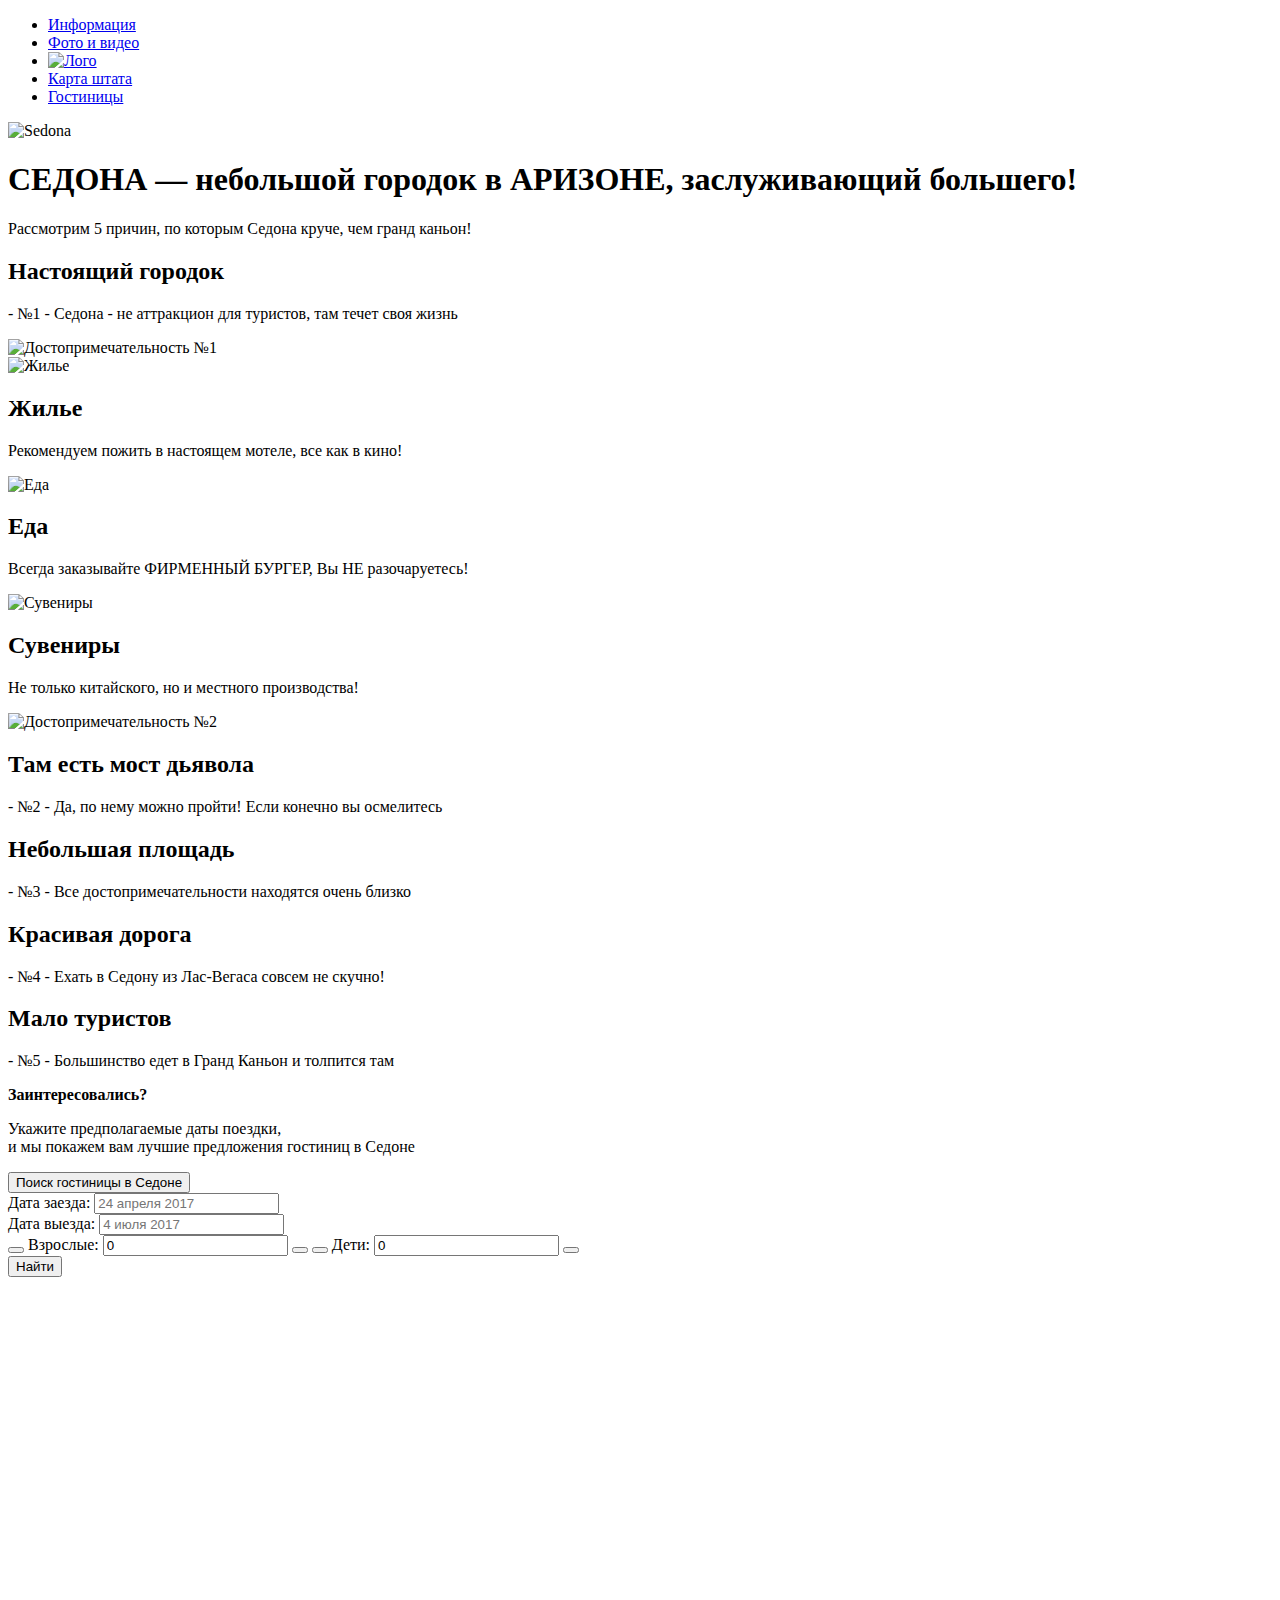
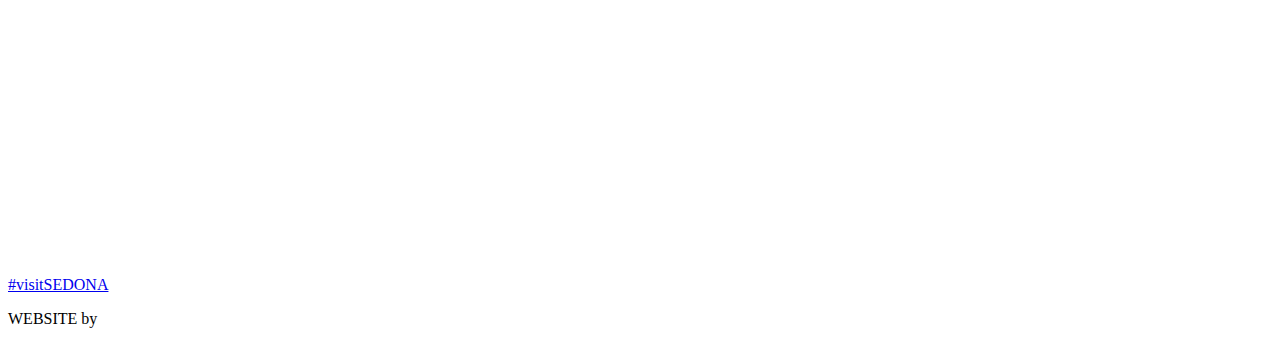
==== index.html @ 73796c42 "Add files via upload" ====
﻿<!DOCTYPE html>
<html lang="ru">
  <head>
    <meta charset="utf-8">
	<link href="css/normalize.css" rel="stylesheet" type="text/css">
	<link href="css/style.css" rel="stylesheet" type="text/css">
	<link href="https://fonts.googleapis.com/css?family=PT+Sans:400,700&amp;subset=cyrillic" rel="stylesheet">
	<script src="https://cdnjs.cloudflare.com/ajax/libs/jquery/3.3.1/jquery.min.js"></script>
    <title>Sedona</title>
  </head>
  <body>
    <header class="header-block">
		<div class="container clearfix">
			<nav>
				<ul class="nav-block">
					<li><a href="#" class="current">Информация</a></li>
					<li><a href="#">Фото и видео</a></li>
					<li class="logo"><a href="#"><img src="images/svg/logo-header.svg" alt="Лого" width="137"></a></li>
					<li><a href="#">Карта штата</a></li>
					<li><a href="hotels.html">Гостиницы</a></li>
				</ul>
			</nav>
		</div>
	</header>
	
	<main>
		<div class="container clearfix">
			<div class="banner-block clearfix">
				<div class="banner-block__header">
					<img src="images/Sedona.png" alt="Sedona" width="458">
				</div>
				<div class="narrow wide"></div>
			</div>
			
			<div class="info-block clearfix">
				<h1>СЕДОНА — небольшой городок в АРИЗОНЕ, заслуживающий большего!</h1>				
				<p>Рассмотрим 5 причин, по которым Седона круче, чем гранд каньон!</p>
				
				<div class="attractions-block-left clearfix">
					<div class="attractions-block__description">
						<h2>Настоящий городок</h2>
						<p><span>- №1 -</span> Седона - не аттракцион для туристов, там течет своя жизнь</p>
					</div>
					<div class="attractions-block__slider">
						<img src="images/attraction-1.png" width="800" alt="Достопримечательность №1">
					</div>				
				</div>
				
				<div class="advantages-block clearfix">
					<div class="advantages-block__item">
						<img src="images/svg/icon-1.svg" alt="Жилье">
						<h2 class="advantages-block__name">Жилье</h2>
						<p>Рекомендуем пожить в настоящем мотеле, все как в кино!</p>
					</div>
					<div class="advantages-block__item">
						<img src="images/svg/icon-3.svg" alt="Еда">
						<h2 class="advantages-block__name">Еда</h2>
						<p>Всегда заказывайте ФИРМЕННЫЙ БУРГЕР, Вы НЕ разочаруетесь!</p>
					</div>
					<div class="advantages-block__item">
						<img src="images/svg/icon-2.svg" alt="Сувениры">
						<h2 class="advantages-block__name">Сувениры</h2>
						<p>Не только китайского, но и местного производства!</p>
					</div>
				</div>
				
				<div class="attractions-block-right">
					<div class="attractions-block__slider">
						<img src="images/attraction-2.png" width="800" alt="Достопримечательность №2">
					</div>		
					<div class="attractions-block__description">
						<h2>Там есть мост дьявола</h2>
						<p><span>- №2 -</span> Да, по нему можно пройти! Если конечно вы осмелитесь</p>
					</div>
				</div>
				
				<div class="attractions-block">
					<div class="attractions-block__description">
						<h2>Небольшая площадь</h2>						
						<p><span>- №3 -</span> Все достопримечательности находятся очень близко</p>
					</div>
					<div class="attractions-block__description">
						<h2>Красивая дорога</h2>						
						<p><span>- №4 -</span> Ехать в Седону из Лас-Вегаса совсем не скучно!</p>
					</div>
					<div class="attractions-block__description">
						<h2>Мало туристов</h2>						
						<p><span>- №5 -</span> Большинство едет в Гранд Каньон и толпится там</p>
					</div>
				</div>
			</div>
			
			
		</div>
	</main>
	
	<footer class="footer-block">
		<div class="container clearfix">
			<div class="contacts-block clearfix">
				<div class="contacts-block__description">
					<b class="contacts-block__title">Заинтересовались?</b>
					<p>Укажите предполагаемые даты поездки,<br>и мы покажем вам лучшие предложения гостиниц в Седоне</p>
					<button class="btn button-hotel">Поиск гостиницы в Седоне</button>
					<form class="form-block" action="" method="post">
						<div class="form-block__group clearfix">
							<label for="form-block__arrival">
								Дата заезда: 
							</label>
							<input type="text" name="date-arrival" id="form-block__arrival" class="form-block__date-arrival" placeholder="24 апреля 2017">
						</div>					
						<div class="form-block__group clearfix">	
							<label for="form-block__departure">
								Дата выезда: 
							</label>
							<input type="text" name="date-departure" id="form-block__departure" class="form-block__date-departure" placeholder="4 июля 2017">
						</div>	
						<div class="form-block__group clearfix">	
							<label class="left">
								<button class="form-block__minus"></button>
								Взрослые: <input type="number" name="adults" min="1" step="1" value="0" class="form-block__number">
								<button class="form-block__plus"></button>
							</label>
							<label class="right">
								<button class="form-block__minus"></button>
								Дети: <input type="number" name="children" min="1" step="1" value="0" class="form-block__number"> 
								<button class="form-block__plus"></button>
							</label>
						</div>
						<button class="btn" type="submit">Найти</button>
					</form>
				</div>
	
				<iframe src="https://www.google.com/maps/embed?pb=!1m18!1m12!1m3!1d592060.5879820471!2d-111.91106033736006!3d34.91796158698703!2m3!1f0!2f0!3f0!3m2!1i1024!2i768!4f13.1!3m3!1m2!1s0x872da132f942b00d%3A0x5548c523fa6c8efd!2z0KHQtdC00L7QvdCwLCDQkNGA0LjQt9C-0L3QsCA4NjMzNiwg0KHQqNCQ!5e0!3m2!1sru!2sru!4v1556071105736!5m2!1sru!2sru" width="1200" height="595" style="border:0;" allowfullscreen></iframe>
				<div class="footer-block__inner">
					<a class="btn" href="#">#visitSEDONA</a>
					<div class="footer-sozial">
						<a class="btn footer-sozial__tw" href="#"></a>
						<a class="btn footer-sozial__fb" href="#"></a>
						<a class="btn footer-sozial__yt" href="#"></a>
					</div>
					<div class="footer-copyright">
						<p>WEBSITE by <a class="btn footer-copyright__logo" href="#"></a></p>					
					</div>
				</div>
			</div>
			
			
		</div>
	</footer>
	
	<script src="js/counter.js"></script>
	<script>
		var buttonHotel = document.querySelector(".button-hotel");
		var form = document.querySelector(".form-block");
		
		buttonHotel.addEventListener("click", function(event) {
		event.preventDefault();
		form.classList.toggle("form-block__show");
		});
	</script>
  </body>
</html>
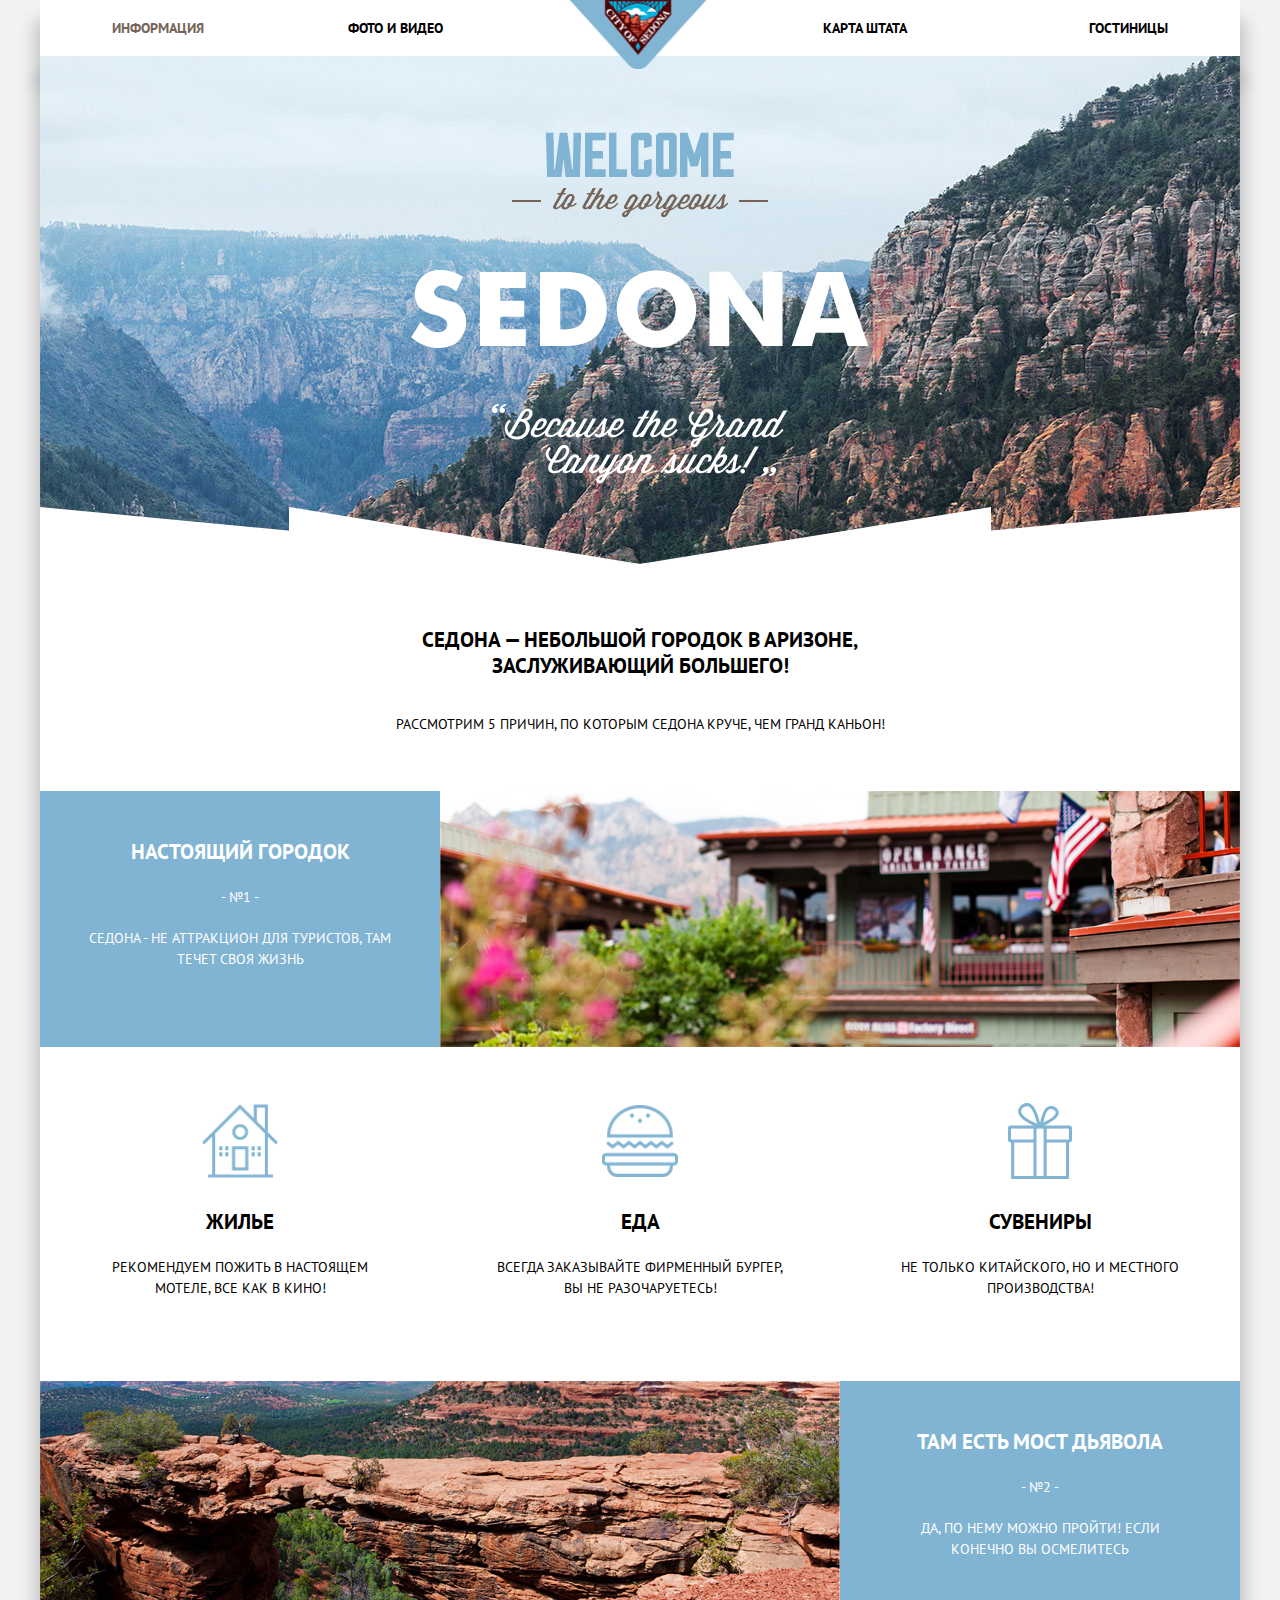
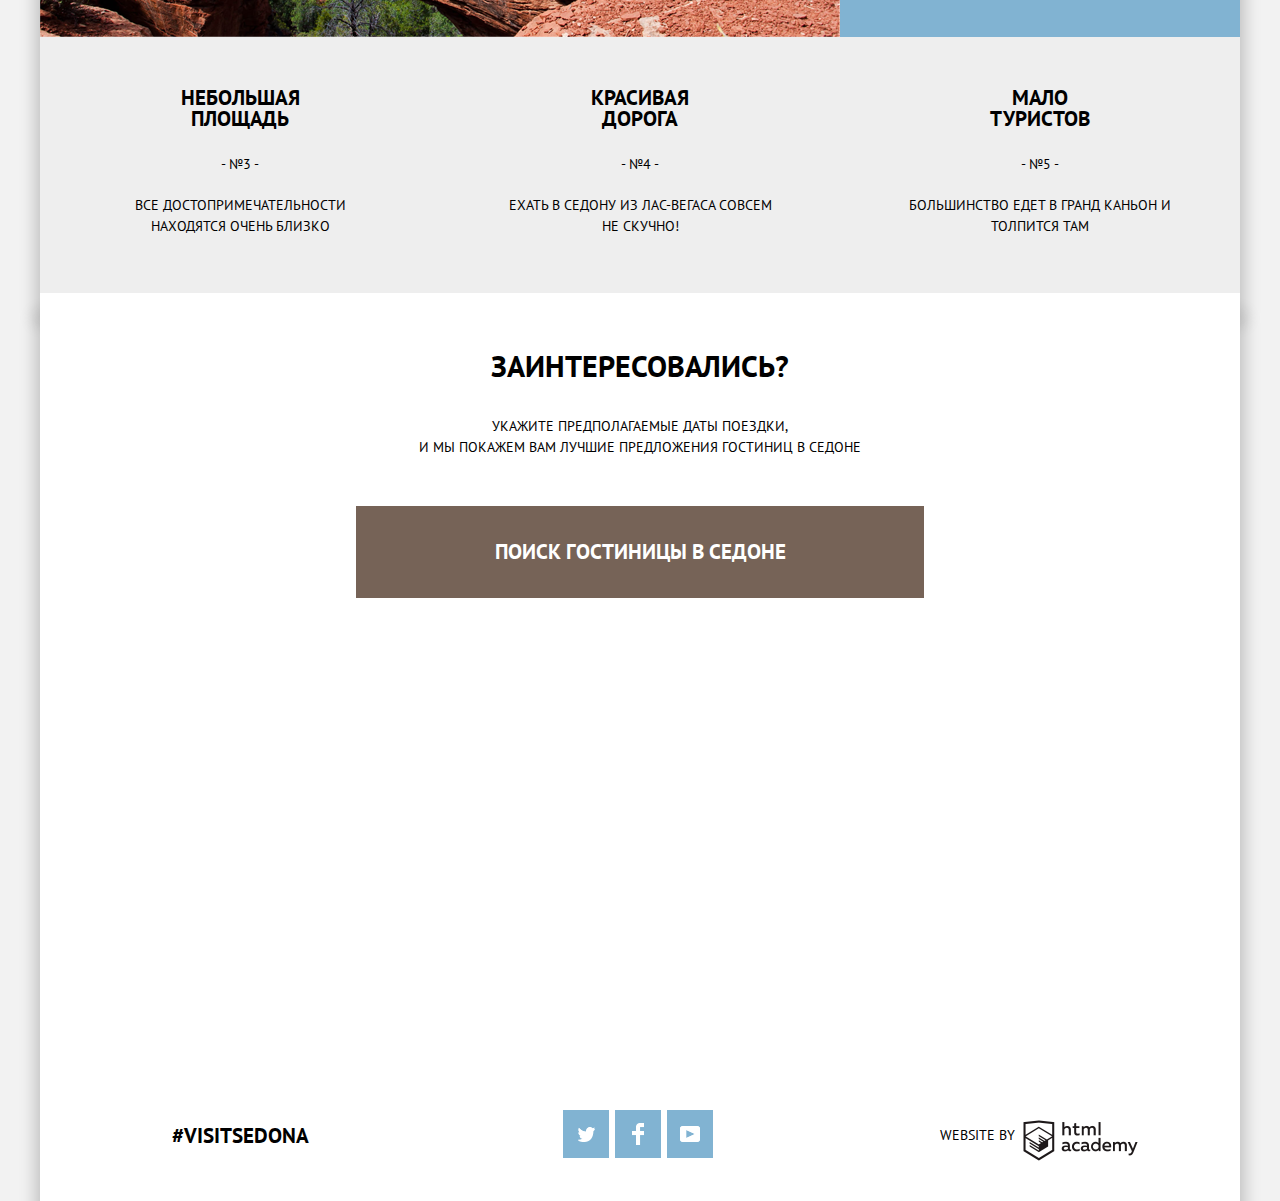
==== commit 08d7f0e9: "Update index.html" ====
--- a/index.html
+++ b/index.html
@@ -13,9 +13,9 @@
 		<div class="container clearfix">
 			<nav>
 				<ul class="nav-block">
-					<li><a href="#" class="current">Информация</a></li>
+					<li><a href="index.html" class="current">Информация</a></li>
 					<li><a href="#">Фото и видео</a></li>
-					<li class="logo"><a href="#"><img src="images/svg/logo-header.svg" alt="Лого" width="137"></a></li>
+					<li class="logo"><a href="index.html"><img src="images/svg/logo-header.svg" alt="Лого" width="137"></a></li>
 					<li><a href="#">Карта штата</a></li>
 					<li><a href="hotels.html">Гостиницы</a></li>
 				</ul>
@@ -159,4 +159,4 @@
 		});
 	</script>
   </body>
-</html>+</html>
--- a/css/style.css
+++ b/css/style.css
@@ -0,0 +1,923 @@
+html,
+body {
+	margin: 0;
+	padding: 0;
+	font-family: 'PT Sans', 'Arial', sans-serif;
+	font-size: 14px;
+	line-height: 26px;
+	color: #000000;
+	text-transform: uppercase;
+	background: #f2f2f2;
+	width: 100%;
+}
+
+* {
+	box-sizing: border-box;
+}
+
+.container {
+	width: 100%;
+	max-width: 1200px;
+	margin: 0 auto;
+	background-color: #ffffff;
+	box-shadow: 0 25px 15px 5px rgba(0, 0, 0, 0.2);
+}
+
+.clearfix:after {
+	content: "";
+	display: table;
+	clear: both;
+}
+
+/*HEADER*/
+.header-block {
+	min-height: 56px;
+}
+
+.nav-block {
+	position: relative;
+	margin: 0;
+	padding: 0;
+	list-style: none;
+}
+
+.nav-block li {
+	float: left;
+	font-weight: bold;
+	padding: 15px 72px;
+}
+
+.nav-block li.logo {
+	position: absolute;
+	top: -15px;
+	left: 463px;
+	z-index: 10;
+	padding: 15px 67px;
+	width: 138px;
+	height: 70px;
+}
+
+.nav-block li:nth-child(4) {
+	margin-left: 236px;
+}
+
+.nav-block li:last-child {
+	float: right;
+}
+
+.nav-block a {
+	text-decoration: none;
+	color: #000000;
+}
+
+a:hover{
+	color: #81b3d2;
+}
+
+a:active{
+	color: rgba(0,0,0, 0.3);
+}
+
+a.current {
+	color: #766357;
+}
+/*HEADER END*/
+
+.banner-block {
+	position: relative;
+	width: 100%;
+	height: 508px;
+	background: url("../images/banner.jpg")no-repeat;
+	margin-bottom: 63px;
+}
+
+.banner-block .wide::before {
+	content: "";
+	position: absolute;
+	bottom: 0;
+	left: 0;
+	border: 57px solid #ffffff;
+	border-top-color: transparent;
+	border-bottom: 0px solid transparent;
+	border-right: 600px solid #ffffff;
+	border-left: 600px solid #ffffff;
+}
+
+
+.banner-block .narrow::after {
+	content: "";
+	position: absolute;
+	bottom: 0;
+	left: 249px;
+	right: 249px;
+	border: 57px solid #ffffff;
+	border-top-color: transparent;
+	border-bottom: 0px solid transparent;
+	border-right: 351px solid #ffffff;
+	border-left: 351px solid #ffffff;
+}
+
+.banner-block__header {
+	padding-top: 76px;
+	text-align: center;
+}
+
+.info-block h1 {
+	display: block;
+	font-size: 21px;
+	line-height: 26px;
+	text-align: center;
+	width: 450px;
+	margin: 0 auto;
+	margin-bottom: 32px;
+}
+
+.info-block p {
+	margin: 0;
+	padding: 0;
+	text-align: center;
+	margin-bottom: 54px;
+}
+
+.attractions-block-left .attractions-block__description,
+.attractions-block-right .attractions-block__slider {
+	float: left;
+}
+
+.attractions-block-left .attractions-block__slider,
+.attractions-block-right .attractions-block__description {
+	float: right;
+}
+
+.attractions-block__description {
+	width: 33.33333333333333%;
+	height: 256px;
+	padding-top: 50px;
+	padding-bottom: 59px;
+	background-color: #81b3d2;
+	text-align: center;
+	color: #ffffff;
+}
+
+.attractions-block__slider{
+	width: 66.66666666666667;
+	height: 256px;
+}
+
+.attractions-block__description h2,
+.advantages-block__item h2 {
+	margin: 0;
+	padding: 0;
+	display: block;
+	font-size: 21px;
+	line-height: 21px;
+	margin-bottom: 25px;
+}
+
+.attractions-block__description p,
+.advantages-block__item p {
+	display: block;
+	font-size: 14px;
+	line-height: 21px;
+	width: 302px;
+	margin: 0 auto;
+}
+
+.attractions-block__description span{
+	display: block;
+	margin-bottom: 20px;
+}
+
+.advantages-block {
+	margin-top: 56px;
+	margin-bottom: 82px;
+}
+
+.attractions-block .attractions-block__description,
+.advantages-block__item {
+	width: 33.33333333333333%;
+	float: left;
+	text-align: center;
+}
+
+.advantages-block__item  img{
+	display: block;
+	width: 76px;
+	height: 76px;
+	margin: 0 auto;
+	margin-bottom: 32px;
+}
+
+.attractions-block .attractions-block__description {
+	background-color: #eeeeee;
+	color: #000000;
+}
+
+.attractions-block .attractions-block__description h2 {
+	display: block;
+	margin: 0 auto;
+	margin-bottom: 25px;
+	width: 140px;
+}
+
+.attractions-block .attractions-block__description p {
+	display: block;
+	width: 270px;
+	margin: 0 auto;
+}
+
+.contacts-block {
+	position: relative;
+	padding-top: 55px;
+	text-align: center;
+}
+
+.contacts-block__description {
+	position: relative;
+	display: block;
+	width: 575px;
+	margin: 0 auto;
+	font-size: 14px;
+	line-height: 21px;
+}
+
+.contacts-block__description b{
+	font-size: 30px;
+	line-height: 36px;
+	
+}
+
+.contacts-block__description p{
+	margin: 0;
+	padding: 0;
+	margin-top: 32px;
+}
+
+button{
+	margin-top: 48px;
+	width: 568px;
+	padding: 33px;
+	background-color: #766357;
+	color: #ffffff;
+	border: none;
+	z-index: 10;
+}
+
+button:hover{
+	background-color: #604e43;
+	color: #ffffff;
+	cursor: pointer;
+}
+
+button:active {
+	background-color: #503e33;
+	color: rgba(255, 255, 255, 0.3);
+	cursor: pointer;
+	outline: none;
+}
+ 
+button:focus{
+	outline: none;
+}
+
+.btn{
+	font-family: 'PT Sans', 'Arial', sans-serif;
+	font-size: 21px;
+	line-height: 26px;
+	font-weight: bold;
+	text-transform: uppercase;
+
+}
+
+.form-block {
+	display: none;
+	position: absolute;
+	top: 250px;
+	left: 4px;
+	background-color: #ffffff;
+	width: 568px;
+	padding: 55px;
+	font-family: 'PT Sans', 'Arial', sans-serif;
+	font-size: 14px;
+	line-height: 26px;
+	font-weight: bold;
+	text-transform: uppercase;
+	box-shadow: 0 0 15px 7px rgba(0, 0, 0, 0.15);
+}
+
+.form-block__show {
+	display: block;
+}
+
+.form-block__group {
+	margin-bottom: 30px;
+}
+
+.form-block__group label{
+	position: relative;
+	float: left;
+	padding: 5px 0;
+}
+
+.form-block__group input{
+	float: right;
+	width: 347px;	
+	padding: 19px 13px;
+	padding-right: 40px;
+	background-color: #f2f2f2;
+	border: none;
+}
+
+.form-block__group input[placeholder]{
+	font-family: 'PT Sans', 'Arial', sans-serif;
+	font-size: 14px;
+	line-height: 26px;
+	font-weight: bold;
+	text-transform: uppercase;
+}
+
+.form-block__group input:hover{
+	background-color: #ebebeb;
+}
+
+.form-block__group input:focus{
+	background-color: #ffffff;
+	outline: 2px solid #e5e5e5;
+}
+
+.form-block__group .left {
+	float: left;
+}
+
+.form-block__group .right {
+	float: right;
+}
+
+.form-block__group .left input {
+	margin-left: 41px;
+}
+
+.form-block__group .right input{
+	margin-left: 27px;
+}
+
+input[type="number"]{
+	width: 114px;
+	padding: 8px 38px;
+	text-align: center;
+	font-weight: bold;
+}
+
+.form-block__date-arrival,
+.form-block__date-departure {
+	background: url("../images/svg/calendar-grau.svg") no-repeat 96%;
+	width: 21px;
+	height: 22px;
+}
+
+.form-block__date-arrival:hover,
+.form-block__date-departure:hover {
+	background: url("../images/svg/calendar.svg") no-repeat 96%;
+}
+
+.form-block__date-arrival:active,
+.form-block__date-departure:active {
+	background: url("../images/svg/calendar-blue.svg") no-repeat 96%;
+}
+
+.form-block .btn {
+	width: 458px;
+	background-color: #81b3d2;
+	padding: 19px 0;
+	margin-top: 24px;
+}
+
+.form-block .btn:hover {
+	background-color: #669ec0;
+}
+
+.form-block .btn:active {
+	background-color: #5496bd;
+}
+
+/* Убираем стандартные стрелки для Chrome */
+input[type=number]::-webkit-inner-spin-button,
+input[type=number]::-webkit-outer-spin-button,
+input[type=date]::-webkit-inner-spin-button,
+input[type=date]::-webkit-outer-spin-button {
+    -webkit-appearance: none;
+    -moz-appearance: none;
+    appearance: none;
+    margin: 0;
+}
+/* Убираем стандартные стрелки для Firefox */
+input[type=number],
+input[type=date] {
+  -moz-appearance: textfield;
+}
+
+input[type=date]::-webkit-calendar-picker-indicator,
+input[type=date]::-webkit-clear-button {
+	display: none;
+}
+
+.form-block button{
+	outline: none;
+	margin: 0;
+	padding: 0;
+}
+
+.form-block__minus {
+	position: absolute;
+	top: 20px;
+	right: 80px;
+	background-color: #a9a9a9;
+	width: 12px;
+	height: 3px;
+}
+
+.form-block__minus:hover,
+.form-block__group .form-block__plus:hover::before,
+.form-block__group .form-block__plus:hover::after {
+	background-color: #000000;
+}
+
+.form-block__minus:active,
+.form-block__group .form-block__plus:active::before,
+.form-block__group .form-block__plus:active::after {
+	background-color: #81b3d2;
+}
+
+.form-block__group .form-block__plus {
+	position: absolute;
+	top: 15px;
+	right: 18px;
+	width: 11px;
+	height: 11px;
+	background-color: transparent;
+}
+
+.form-block__group .form-block__plus::before {
+	content: "";
+	position: absolute;
+	top: 4px;
+	right: 0;
+	background-color: #a9a9a9;
+	width: 11px;
+	height: 3px;
+}
+
+.form-block__group .form-block__plus::after {
+	content: "";
+	position: absolute;
+	top: 0;
+	right: 4px;
+	background-color: #a9a9a9;
+	width: 3px;
+	height: 11px;
+}
+
+/*HOTELS*/
+.filter-block form {
+	width: 100%;
+	min-height: 217px;
+	padding: 30px 72px;
+	background-image: url("../images/filter.png");
+	font-size: inherit;
+	line-height: inherit;
+	color: #ffffff;
+	box-sizing: border-box;
+}
+
+.filter-block .filter-block__title {
+	font-weight: bold;
+	font-size: 16px;
+	line-height: 21px;
+	margin-bottom: 27px;
+}
+
+.filter-block .filter-block__infrastructure,
+.filter-block .filter-block__housing {
+	float: left;
+	width: 25%;
+}
+
+.filter-block .filter-block__group {
+	margin-bottom: 23px;
+	height: 23px;
+}
+
+.filter-block__group input[type="checkbox"] {
+	display: none;
+}
+
+.filter-block__group input[type="checkbox"] + label {
+	margin-left: 17px;
+	font-size: 14px;
+	line-height: 21px;
+}
+
+.filter-block__group input[type="checkbox"] + label::before {
+	content: "";
+	float: left;
+	width: 27px;
+	height: 23px;
+	background: url("../images/svg/checkbox-off.svg")no-repeat;
+}
+
+.filter-block__group input[type="checkbox"]:checked + label::before {
+	content: "";
+	float: left;
+	width: 27px;
+	height: 23px;
+	background: url("../images/svg/checkbox-on.svg")no-repeat;
+}
+
+.filter-block__cost {
+	float: right;
+}
+
+.filter-block__cost .filter-block__title {
+	margin-bottom: 12px;
+}
+
+.filter-block__price {
+	position: relative;
+	border: 2px solid #ffffff;
+	border-radius: 3px;
+	font-size: 0;
+	margin-bottom: 20px;
+}
+
+.filter-block__price label {
+	display: inline-block;
+	vertical-align: top;
+	font-size: 14px;
+    line-height: 38px;
+}
+
+.filter-block__price label:last-child::before {
+	content: "";
+	position: absolute;
+	top: 0;
+	left: 0;
+	width: 2px;
+	height: 22px;
+	background-color: #ffffff;
+	top: 50%;
+	left: 50%;
+	transform: translate(-50%, -50%);
+	display: inline-block;
+	vertical-align: top;
+	font-size: 14px;
+    line-height: 38px;
+}
+
+.filter-block__price .min-price,
+.filter-block__price .max-price {
+	width: 90px;
+    padding-left: 65px;
+}
+
+.filter-block__price input {
+	width: 50px;
+    margin: 0;
+    color: inherit;
+    font: inherit;
+    background: none;
+    border: none;
+}
+
+.filter-block__range {
+	position: relative;
+	margin-bottom: 32px;
+}
+
+.filter-block__range .scale{
+	height: 2px;
+    background: rgba(255, 255, 255, 0.3);
+}
+
+.filter-block__range .bar{
+	width: 80%;
+	height: 2px;
+    background: #ffffff;
+}
+
+.filter-block__range .range-toggle{
+	position: absolute;
+	top: -9px;
+	width: 4px;
+	height: 4px;
+	background: #ababab;
+	border: 8px solid #ffffff;
+	border-radius: 50%;
+	box-shadow: 0 2px 1px 0 rgba(0, 1, 1, 0.2);
+    cursor: pointer;
+}
+
+.filter-block__range .range-toggle-min {
+  left: 0;
+}
+
+.filter-block__range .range-toggle-max {
+  left: 80%;
+}
+
+.filter-block__cost .btn{
+	padding: 0;
+	margin: 0;
+	margin-bottom: 33px;
+	width: 133px;
+	padding: 7px;
+	border: 2px solid #ffffff;
+	border-radius: 3px;
+	background: transparent;
+	font-size: 14px;
+	line-height: 21px;
+	font-weight: 400;
+	color: #ffffff;
+	text-align: center;
+}
+
+.filter-block__total {
+	float: left;
+	margin: 30px 0;
+	margin-right: 48px;
+	margin-left: 72px;
+}
+
+.filter-block__sorting {
+	position: relative;
+	float: left;
+	width: 890px;
+	margin-top: 38px;
+	margin-bottom: 34px;
+	font-size: 12px;
+	line-height: 18px;
+}
+
+.filter-block__sorting-type ul{
+	display: inline-block;
+	vertical-align: top;
+	list-style: none;
+	margin: 0;
+	padding: 0;
+	margin-left: 40px;
+}
+
+.filter-block__sorting-type li {
+	float: left;
+	margin-right: 33px;
+}
+
+.filter-block__sorting-type a{
+	color: rgba(0, 0, 0, 0.3);
+	text-decoration: none;
+	border-bottom: 1px dashed #81b3d2;
+}
+
+.filter-block__sorting-type a:active,
+.filter-block__sorting-type a.active {
+	color: #81b3d2;
+	border-bottom: none;
+}
+
+.filter-block__sorting-arrows{
+	float: right;
+	width: 0px;
+	height: 0px;
+}
+
+.filter-block__sorting-arrows .up {
+	position: absolute;
+	top: 0px;
+	right: 12px;
+	border: 5px solid #cacaca;
+	border-bottom: 10px solid #cacaca;
+	border-top:  0px solid transparent;
+	border-right-color: transparent;
+	border-left-color: transparent;
+}
+
+.filter-block__sorting-arrows .down {
+	position: absolute;
+	top: 0px;
+	right: 0px;
+	border: 5px solid #cacaca;
+	border-top: 10px solid #cacaca;
+	border-bottom: 0px solid transparent;
+	border-right-color: transparent;
+	border-left-color: transparent;
+}
+
+.filter-block__sorting-arrows .up:active {
+	border: 5px solid #81b3d2;
+	border-bottom: 10px solid #81b3d2;
+	border-top: 0px solid transparent;
+	border-right-color: transparent;
+	border-left-color: transparent;
+}
+
+.filter-block__sorting-arrows .down:active {
+	border: 5px solid #81b3d2;
+	border-top: 10px solid #81b3d2;
+	border-bottom: 0px solid transparent;
+	border-right-color: transparent;
+	border-left-color: transparent;
+}
+
+.filter-block__item {
+	width: 1054px;
+	display: inline-block;
+	vertical-align: top;
+	margin: 30px 72px;
+}
+
+.filter-block__item .filter-block__img{
+	float: left;
+	min-width: 135px;
+	min-height: 90px;
+	margin-right: 30px;
+}
+
+.filter-block__info {
+	width: 575px;
+}
+
+.filter-block__item  h2,
+.filter-block__item  a{
+	margin: 0;
+	padding: 0;
+}
+
+.filter-block__item  table{
+	margin: 0;
+	padding: 0;
+	margin-bottom: 7px;
+	border-collapse: collapse;
+}
+
+.filter-block__item td{
+	margin: 0;
+	padding: 0;
+	width: 116px;
+}
+
+.filter-block__item  .btn{
+	display: inline-block;
+	vertical-align: middle;
+	box-sizing: border-box;
+	padding: 5px 17px;
+	margin-right: 6px;
+	font-size: 14px;
+	line-height: 21px;
+	color: #ffffff;
+	background-color: #81b3d2;
+	text-decoration:  none;
+}
+
+.filter-block__item  .filter-block__detail{
+	background-color: #81b3d2;
+}
+
+.filter-block__item  .filter-block__reserv{
+	background-color: #766357;
+}
+
+.filter-block__rating {
+	float: right;
+	width: 240px;
+}
+
+.filter-block__rating span{
+	background-color: #f2f2f2;
+	padding: 5px 0;
+	padding-left: 16px;
+	padding-right: 13px;
+}
+/*HOTELS END*/
+
+/*FOOTER*/
+footer {
+	padding-bottom: 0;
+	margin-bottom: 0;
+}
+
+.footer-block__inner {
+	position: absolute;
+	bottom: 0;
+	z-index: 10;
+	width: 1200px;
+	min-height: 120px;
+	background-color: rgba(255, 255, 255, 0.9);
+}
+
+.footer-block__inner-page {
+	width: 1200px;
+	min-height: 120px;
+	background-color: rgba(255, 255, 255, 0.9);
+}
+
+.footer-block a{
+	float: left;
+	width: 400px;
+	margin-top: 49px;
+	margin-bottom: 52px;
+	text-decoration: none;
+	color: #000000;
+	text-align: center;
+}
+
+.footer-block a:hover{
+	color: #81b3d2;
+}
+
+.footer-block a:active{
+	color: rgba(0, 0, 0, 0.3);
+}
+
+.footer-sozial{
+	float: left;
+	margin: 0px 120px;	
+}
+
+.footer-sozial .btn{
+	display: block;
+	width: 46px;	
+	height: 48px;
+	margin: 36px 3px;
+}
+
+.footer-sozial .footer-sozial__tw{
+	background: #81b3d2 url("../images/svg/t.svg") no-repeat 50% 50%;
+}
+
+.footer-sozial .footer-sozial__fb{
+	background: #81b3d2 url("../images/svg/fb-icon.svg") no-repeat 50% 50%;
+}
+
+.footer-sozial .footer-sozial__yt{
+	background: #81b3d2 url("../images/svg/youtube.svg") no-repeat 50% 50%;
+}
+
+.footer-sozial .footer-sozial__tw:hover {
+	background: #669ec0 url("../images/svg/t.svg") no-repeat 50% 50%;
+}
+
+.footer-sozial .footer-sozial__fb:hover {
+	background: #669ec0 url("../images/svg/fb-icon.svg") no-repeat 50% 50%;
+}
+
+.footer-sozial .footer-sozial__yt:hover {
+	background: #669ec0 url("../images/svg/youtube.svg") no-repeat 50% 50%;
+}
+
+.footer-sozial .footer-sozial__tw:active {
+	background: #5496bd url("../images/svg/t-grau.svg") no-repeat 50% 50%;
+}
+
+.footer-sozial .footer-sozial__fb:active {
+	background: #5496bd url("../images/svg/fb-icon-grau.svg") no-repeat 50% 50%;
+}
+
+.footer-sozial .footer-sozial__yt:active {
+	background: #5496bd url("../images/svg/youtube-grau.svg") no-repeat 50% 50%;
+}
+
+.footer-copyright{
+	float: right;
+	width: 400px;
+	text-align: left;
+}
+
+.footer-copyright p{
+	position: relative;
+	margin: 0;
+	margin: 48px 0;
+	display: inline-block;
+	vertical-align: middle;
+	padding-left: 100px;
+	padding-right: 8px;
+}
+
+.footer-copyright p .footer-copyright__logo{
+	position: absolute;
+	top: -40px;
+	left: 100%;
+	margin: 0;
+	padding: 0;
+	width: 115px;
+	height: 41px;
+	margin: 38px 0;
+	background: url("../images/svg/logo-copyright.svg")no-repeat;
+}
+
+.footer-copyright p .footer-copyright__logo:hover{
+	background: url("../images/svg/logo_name_blue.svg")no-repeat;
+}
+
+.footer-copyright p .footer-copyright__logo:active{
+	background: url("../images/svg/logo_name_grau.svg")no-repeat;
+}
+/*FOOTER END*/
